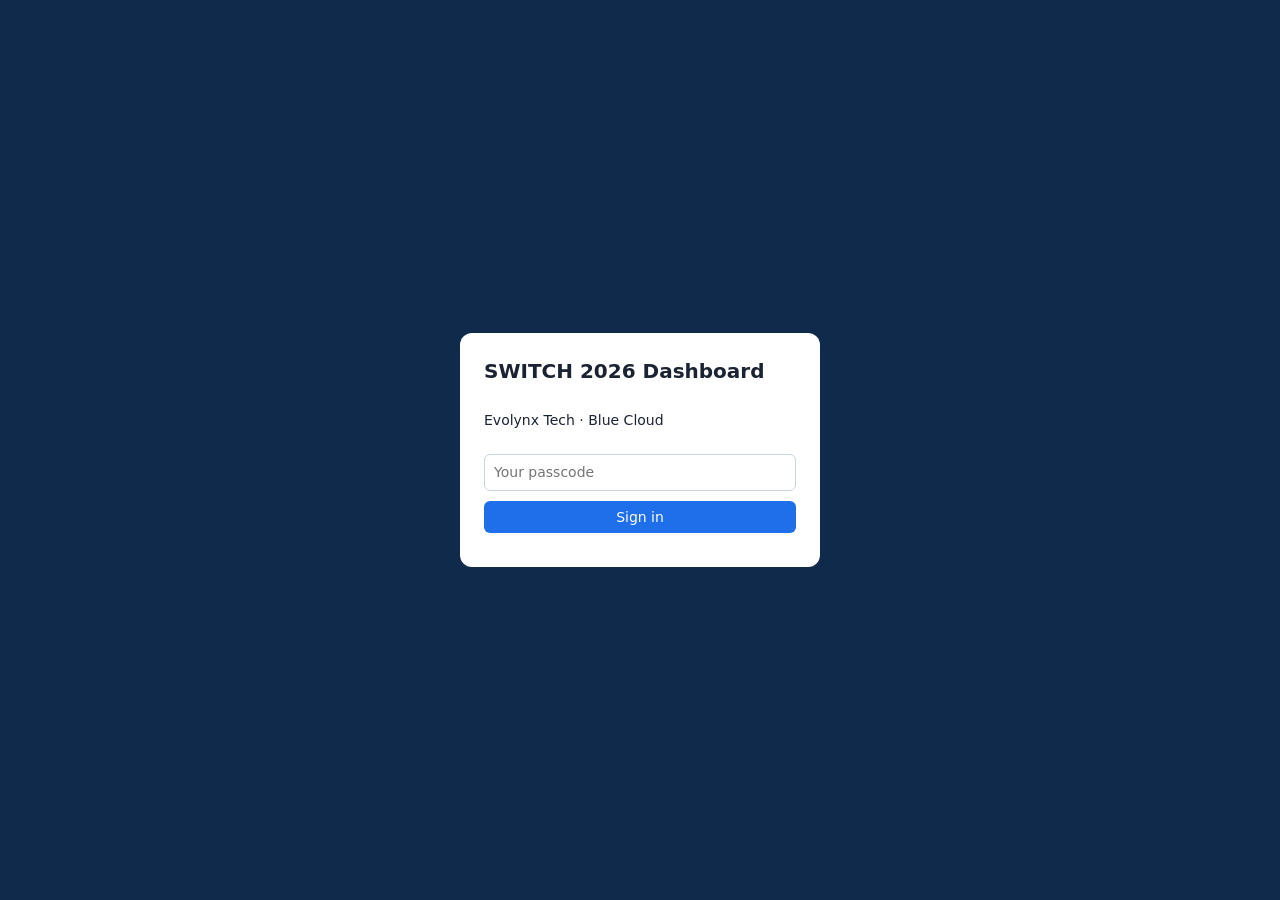
==== switch-dashboard/index.html @ dde9833b "Add SWITCH 2026 dashboard (passcode-gated)" ====
<!doctype html><html lang="en"><head><meta charset="utf-8"><meta name="viewport" content="width=device-width,initial-scale=1">
<title>SWITCH 2026 · Evolynx Dashboard</title><meta name="robots" content="noindex">
<link rel="stylesheet" href="style.css"></head><body>
<div id="login" class="login"><div class="box"><h1>SWITCH 2026 Dashboard</h1><p>Evolynx Tech · Blue Cloud</p>
<input id="pc" type="password" placeholder="Your passcode" autocomplete="current-password"><button id="go">Sign in</button><div id="lerr" class="err"></div></div></div>
<div id="app" hidden>
<header><b>SWITCH 2026</b><nav id="tabs"><button data-t="connections" class="on">Connections</button><button data-t="competitors">Competitors</button><button data-t="upload">Upload</button><button data-t="chat">Assistant</button><button data-t="team" id="teamTab" hidden>Team</button></nav><span id="who"></span><button id="out" class="ghost">Sign out</button></header>
<section id="tiles" class="tiles"></section>
<main id="view"></main></div>
<button id="fab" class="fab" hidden title="Chat with assistant">💬</button>
<dialog id="dlg"><form method="dialog" id="dform"></form></dialog>
<script src="app.js"></script></body></html>
---- switch-dashboard/style.css ----
*{box-sizing:border-box}body{margin:0;font:14px/1.45 system-ui,-apple-system,Segoe UI,Roboto,sans-serif;background:#f4f6fa;color:#1b2333}
header{display:flex;flex-wrap:wrap;gap:8px;align-items:center;padding:10px 14px;background:#0f2a4a;color:#fff;position:sticky;top:0;z-index:5}
nav{display:flex;gap:4px;flex-wrap:wrap;flex:1}nav button{background:transparent;color:#cfe0ff;border:0;padding:6px 10px;border-radius:6px;cursor:pointer}nav button.on{background:#1f4f86;color:#fff}
#who{font-size:12px;opacity:.85}button{font:inherit;cursor:pointer;border:0;border-radius:6px;padding:6px 12px;background:#1f6feb;color:#fff}button.ghost{background:transparent;border:1px solid #9bb;color:inherit}button.danger{background:#d23}
.tiles{display:grid;grid-template-columns:repeat(auto-fit,minmax(150px,1fr));gap:10px;padding:12px 14px}.tile{background:#fff;border-radius:10px;padding:10px 12px;box-shadow:0 1px 3px #0001}.tile b{font-size:22px;display:block}.tile small{color:#667}
main{padding:0 14px 80px}.bar{display:flex;flex-wrap:wrap;gap:8px;margin:6px 0 10px}input,select,textarea{font:inherit;padding:7px 9px;border:1px solid #ccd3df;border-radius:6px;background:#fff;width:100%}.bar input,.bar select{width:auto;flex:1;min-width:140px}
.tw{overflow:auto;background:#fff;border-radius:10px;box-shadow:0 1px 3px #0001}table{border-collapse:collapse;width:100%;min-width:900px}th,td{padding:7px 9px;border-bottom:1px solid #eef;text-align:left;vertical-align:top;white-space:pre-wrap}th{background:#f0f3f9;cursor:pointer;position:sticky;top:0;font-size:12px}td{max-width:320px}tr:hover td{background:#f7faff}
.pill{display:inline-block;padding:1px 8px;border-radius:10px;font-size:12px;background:#e7ecf5}.High{background:#fde2e2}.Medium{background:#fff1cc}.Low{background:#e3f4e6}
.cards{display:grid;grid-template-columns:repeat(auto-fill,minmax(280px,1fr));gap:10px}.card{background:#fff;border-radius:10px;padding:12px;box-shadow:0 1px 3px #0001;cursor:pointer}.card h3{margin:0 0 4px;font-size:15px}.card p{margin:4px 0;white-space:pre-wrap;color:#445}
dialog{border:0;border-radius:12px;padding:0;width:min(720px,96vw);max-height:92vh}dialog form{padding:16px;display:grid;gap:8px}dialog label{font-size:12px;color:#556}.row{display:flex;gap:8px;justify-content:flex-end;flex-wrap:wrap}
.login{display:grid;place-items:center;min-height:100vh;background:#0f2a4a}.login .box{background:#fff;padding:24px;border-radius:12px;width:min(360px,92vw);display:grid;gap:10px}.login h1{margin:0;font-size:20px}.err{color:#c22;font-size:13px}
.fab{position:fixed;right:18px;bottom:18px;width:54px;height:54px;border-radius:50%;font-size:24px;box-shadow:0 3px 10px #0003}
.chat{display:grid;grid-template-columns:220px 1fr;gap:10px;min-height:60vh}.threads{background:#fff;border-radius:10px;padding:8px;overflow:auto}.threads div{padding:6px;border-radius:6px;cursor:pointer}.threads div.on{background:#e6efff}
.msgs{background:#fff;border-radius:10px;padding:10px;display:flex;flex-direction:column;gap:8px;max-height:60vh;overflow:auto}.m{max-width:80%;padding:8px 10px;border-radius:10px;white-space:pre-wrap}.m.user{align-self:flex-end;background:#dbe9ff}.m.assistant{align-self:flex-start;background:#f0f2f5}.m small{display:block;color:#667;font-size:11px}
.compose{display:grid;gap:6px;margin-top:8px}.muted{color:#778;font-size:12px}a{color:#1f6feb}
@media(max-width:700px){.chat{grid-template-columns:1fr}table{min-width:700px}}
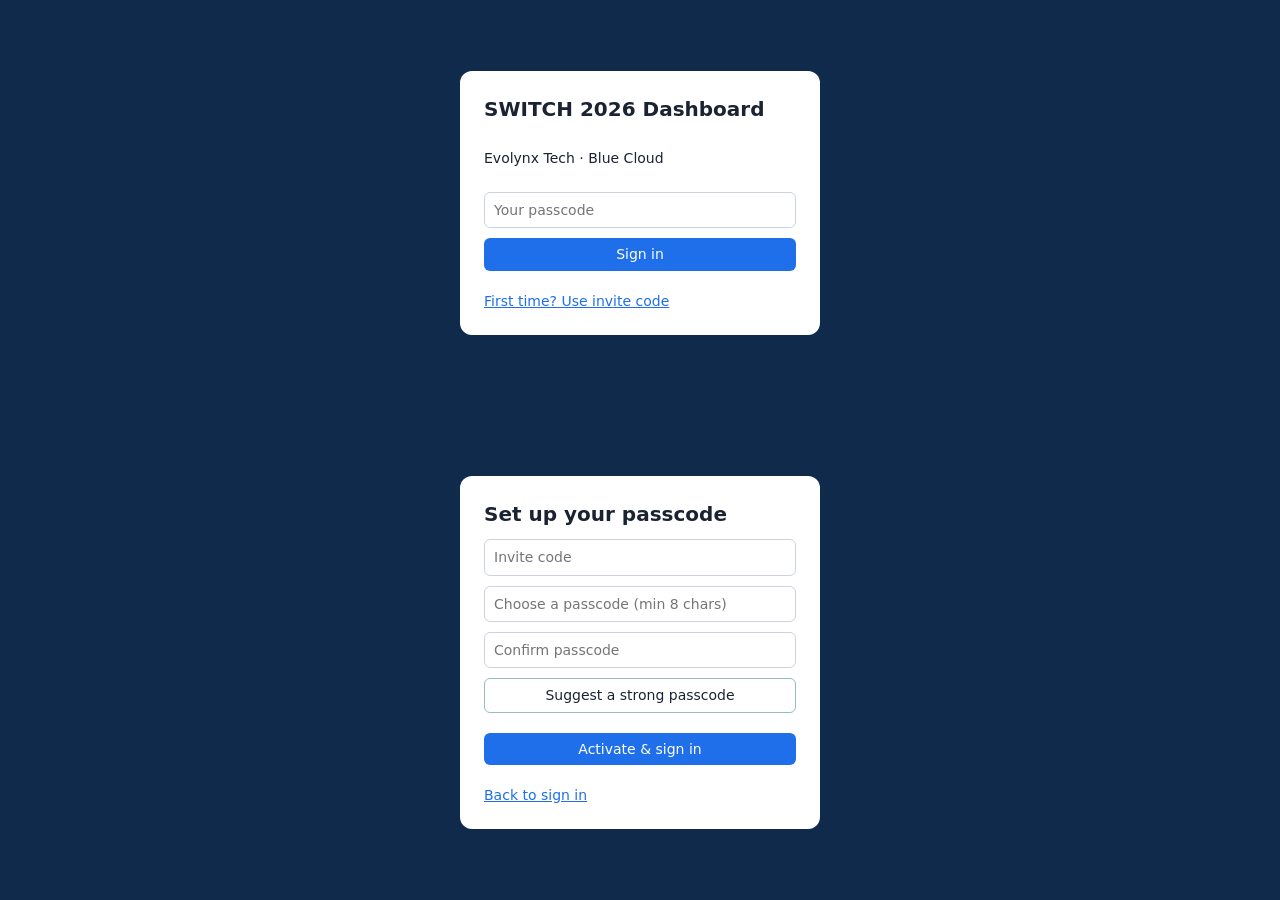
==== commit 150be56f: "Dashboard: invite codes, self passcode change" ====
--- a/switch-dashboard/index.html
+++ b/switch-dashboard/index.html
@@ -2,9 +2,10 @@
 <title>SWITCH 2026 · Evolynx Dashboard</title><meta name="robots" content="noindex">
 <link rel="stylesheet" href="style.css"></head><body>
 <div id="login" class="login"><div class="box"><h1>SWITCH 2026 Dashboard</h1><p>Evolynx Tech · Blue Cloud</p>
-<input id="pc" type="password" placeholder="Your passcode" autocomplete="current-password"><button id="go">Sign in</button><div id="lerr" class="err"></div></div></div>
+<input id="pc" type="password" placeholder="Your passcode" autocomplete="current-password"><button id="go">Sign in</button><div id="lerr" class="err"></div><a href="#" id="inv">First time? Use invite code</a></div>
+<div class="box" id="invbox" hidden><h1>Set up your passcode</h1><input id="ic" placeholder="Invite code" autocomplete="off"><input id="np" type="password" placeholder="Choose a passcode (min 8 chars)" autocomplete="new-password"><input id="np2" type="password" placeholder="Confirm passcode" autocomplete="new-password"><button type="button" class="ghost" id="sug">Suggest a strong passcode</button><span id="sugv" class="muted"></span><button id="act">Activate &amp; sign in</button><div id="ierr" class="err"></div><a href="#" id="back">Back to sign in</a></div></div>
 <div id="app" hidden>
-<header><b>SWITCH 2026</b><nav id="tabs"><button data-t="connections" class="on">Connections</button><button data-t="competitors">Competitors</button><button data-t="upload">Upload</button><button data-t="chat">Assistant</button><button data-t="team" id="teamTab" hidden>Team</button></nav><span id="who"></span><button id="out" class="ghost">Sign out</button></header>
+<header><b>SWITCH 2026</b><nav id="tabs"><button data-t="connections" class="on">Connections</button><button data-t="competitors">Competitors</button><button data-t="upload">Upload</button><button data-t="chat">Assistant</button><button data-t="team" id="teamTab" hidden>Team</button></nav><span id="who"></span><button id="chg" class="ghost">Change my passcode</button><button id="out" class="ghost">Sign out</button></header>
 <section id="tiles" class="tiles"></section>
 <main id="view"></main></div>
 <button id="fab" class="fab" hidden title="Chat with assistant">💬</button>
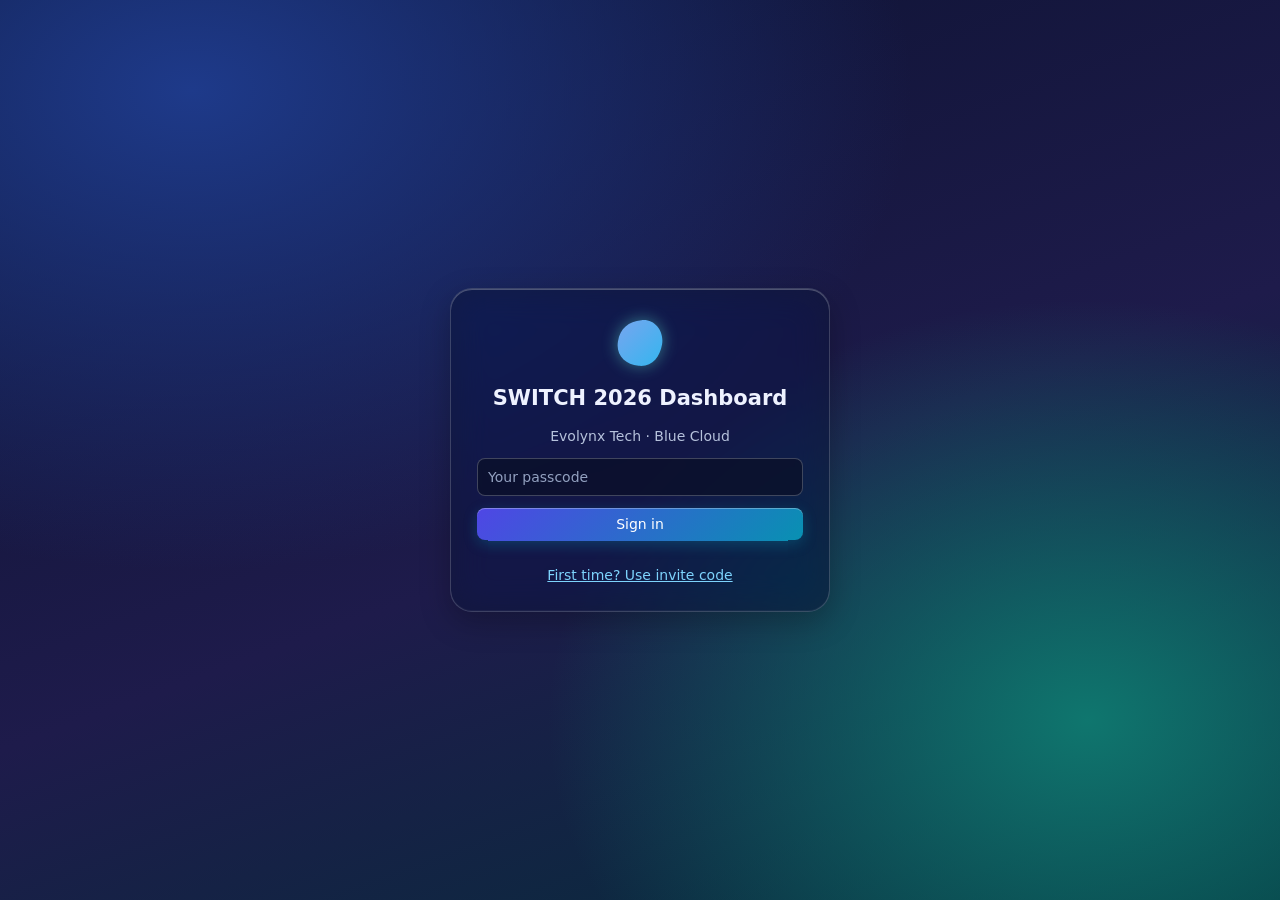
==== commit e765ac4b: "switch-dashboard: shader-gradient background, liquid-glass UI, thinking orb in chat, liquid logo; fi" ====
--- a/switch-dashboard/index.html
+++ b/switch-dashboard/index.html
@@ -1,13 +1,14 @@
 <!doctype html><html lang="en"><head><meta charset="utf-8"><meta name="viewport" content="width=device-width,initial-scale=1">
 <title>SWITCH 2026 · Evolynx Dashboard</title><meta name="robots" content="noindex">
 <link rel="stylesheet" href="style.css"></head><body>
-<div id="login" class="login"><div class="box"><h1>SWITCH 2026 Dashboard</h1><p>Evolynx Tech · Blue Cloud</p>
+<canvas id="bg" aria-hidden="true"></canvas>
+<div id="login" class="login"><div class="box glass"><svg class="logo" viewBox="0 0 100 100" aria-hidden="true"><defs><linearGradient id="lg" x1="0" y1="0" x2="1" y2="1"><stop offset="0" stop-color="#5eead4"><animate attributeName="stop-color" values="#5eead4;#818cf8;#38bdf8;#5eead4" dur="8s" repeatCount="indefinite"/></stop><stop offset="1" stop-color="#6366f1"><animate attributeName="stop-color" values="#6366f1;#22d3ee;#a78bfa;#6366f1" dur="8s" repeatCount="indefinite"/></stop></linearGradient></defs><path fill="url(#lg)" d="M50 8C72 8 92 26 92 50S74 92 50 92 8 74 8 50 28 8 50 8Z"><animate class="morph" attributeName="d" dur="9s" repeatCount="indefinite" values="M50 8C72 8 92 26 92 50S74 92 50 92 8 74 8 50 28 8 50 8Z;M54 10C80 6 94 32 88 54S70 94 46 90 6 70 12 46 30 14 54 10Z;M46 6C70 12 96 30 90 52S76 88 52 94 4 76 10 50 24 2 46 6Z;M50 8C72 8 92 26 92 50S74 92 50 92 8 74 8 50 28 8 50 8Z"/></path></svg><h1>SWITCH 2026 Dashboard</h1><p>Evolynx Tech · Blue Cloud</p>
 <input id="pc" type="password" placeholder="Your passcode" autocomplete="current-password"><button id="go">Sign in</button><div id="lerr" class="err"></div><a href="#" id="inv">First time? Use invite code</a></div>
-<div class="box" id="invbox" hidden><h1>Set up your passcode</h1><input id="ic" placeholder="Invite code" autocomplete="off"><input id="np" type="password" placeholder="Choose a passcode (min 8 chars)" autocomplete="new-password"><input id="np2" type="password" placeholder="Confirm passcode" autocomplete="new-password"><button type="button" class="ghost" id="sug">Suggest a strong passcode</button><span id="sugv" class="muted"></span><button id="act">Activate &amp; sign in</button><div id="ierr" class="err"></div><a href="#" id="back">Back to sign in</a></div></div>
+<div class="box glass" id="invbox" hidden><svg class="logo" viewBox="0 0 100 100" aria-hidden="true"><defs><linearGradient id="lg2" x1="0" y1="0" x2="1" y2="1"><stop offset="0" stop-color="#5eead4"><animate attributeName="stop-color" values="#5eead4;#818cf8;#38bdf8;#5eead4" dur="8s" repeatCount="indefinite"/></stop><stop offset="1" stop-color="#6366f1"><animate attributeName="stop-color" values="#6366f1;#22d3ee;#a78bfa;#6366f1" dur="8s" repeatCount="indefinite"/></stop></linearGradient></defs><path fill="url(#lg2)" d="M50 8C72 8 92 26 92 50S74 92 50 92 8 74 8 50 28 8 50 8Z"><animate class="morph" attributeName="d" dur="9s" repeatCount="indefinite" values="M50 8C72 8 92 26 92 50S74 92 50 92 8 74 8 50 28 8 50 8Z;M54 10C80 6 94 32 88 54S70 94 46 90 6 70 12 46 30 14 54 10Z;M46 6C70 12 96 30 90 52S76 88 52 94 4 76 10 50 24 2 46 6Z;M50 8C72 8 92 26 92 50S74 92 50 92 8 74 8 50 28 8 50 8Z"/></path></svg><h1>Set up your passcode</h1><input id="ic" placeholder="Invite code" autocomplete="off"><input id="np" type="password" placeholder="Choose a passcode (min 8 chars)" autocomplete="new-password"><input id="np2" type="password" placeholder="Confirm passcode" autocomplete="new-password"><button type="button" class="ghost" id="sug">Suggest a strong passcode</button><span id="sugv" class="muted"></span><button id="act">Activate &amp; sign in</button><div id="ierr" class="err"></div><a href="#" id="back">Back to sign in</a></div></div>
 <div id="app" hidden>
-<header><b>SWITCH 2026</b><nav id="tabs"><button data-t="connections" class="on">Connections</button><button data-t="competitors">Competitors</button><button data-t="upload">Upload</button><button data-t="chat">Assistant</button><button data-t="team" id="teamTab" hidden>Team</button></nav><span id="who"></span><button id="chg" class="ghost">Change my passcode</button><button id="out" class="ghost">Sign out</button></header>
+<header class="glass"><svg class="logo" viewBox="0 0 100 100" aria-hidden="true"><defs><linearGradient id="lg3" x1="0" y1="0" x2="1" y2="1"><stop offset="0" stop-color="#5eead4"><animate attributeName="stop-color" values="#5eead4;#818cf8;#38bdf8;#5eead4" dur="8s" repeatCount="indefinite"/></stop><stop offset="1" stop-color="#6366f1"><animate attributeName="stop-color" values="#6366f1;#22d3ee;#a78bfa;#6366f1" dur="8s" repeatCount="indefinite"/></stop></linearGradient></defs><path fill="url(#lg3)" d="M50 8C72 8 92 26 92 50S74 92 50 92 8 74 8 50 28 8 50 8Z"><animate class="morph" attributeName="d" dur="9s" repeatCount="indefinite" values="M50 8C72 8 92 26 92 50S74 92 50 92 8 74 8 50 28 8 50 8Z;M54 10C80 6 94 32 88 54S70 94 46 90 6 70 12 46 30 14 54 10Z;M46 6C70 12 96 30 90 52S76 88 52 94 4 76 10 50 24 2 46 6Z;M50 8C72 8 92 26 92 50S74 92 50 92 8 74 8 50 28 8 50 8Z"/></path></svg><b>SWITCH 2026</b><nav id="tabs"><button data-t="connections" class="on">Connections</button><button data-t="competitors">Competitors</button><button data-t="upload">Upload</button><button data-t="chat">Assistant</button><button data-t="team" id="teamTab" hidden>Team</button></nav><span id="who"></span><button id="chg" class="ghost">Change my passcode</button><button id="out" class="ghost">Sign out</button></header>
 <section id="tiles" class="tiles"></section>
 <main id="view"></main></div>
 <button id="fab" class="fab" hidden title="Chat with assistant">💬</button>
 <dialog id="dlg"><form method="dialog" id="dform"></form></dialog>
-<script src="app.js"></script></body></html>
+<script src="app.js"></script><script src="fx.js"></script></body></html>
--- a/switch-dashboard/style.css
+++ b/switch-dashboard/style.css
@@ -1,16 +1,60 @@
-*{box-sizing:border-box}body{margin:0;font:14px/1.45 system-ui,-apple-system,Segoe UI,Roboto,sans-serif;background:#f4f6fa;color:#1b2333}
-header{display:flex;flex-wrap:wrap;gap:8px;align-items:center;padding:10px 14px;background:#0f2a4a;color:#fff;position:sticky;top:0;z-index:5}
-nav{display:flex;gap:4px;flex-wrap:wrap;flex:1}nav button{background:transparent;color:#cfe0ff;border:0;padding:6px 10px;border-radius:6px;cursor:pointer}nav button.on{background:#1f4f86;color:#fff}
-#who{font-size:12px;opacity:.85}button{font:inherit;cursor:pointer;border:0;border-radius:6px;padding:6px 12px;background:#1f6feb;color:#fff}button.ghost{background:transparent;border:1px solid #9bb;color:inherit}button.danger{background:#d23}
-.tiles{display:grid;grid-template-columns:repeat(auto-fit,minmax(150px,1fr));gap:10px;padding:12px 14px}.tile{background:#fff;border-radius:10px;padding:10px 12px;box-shadow:0 1px 3px #0001}.tile b{font-size:22px;display:block}.tile small{color:#667}
-main{padding:0 14px 80px}.bar{display:flex;flex-wrap:wrap;gap:8px;margin:6px 0 10px}input,select,textarea{font:inherit;padding:7px 9px;border:1px solid #ccd3df;border-radius:6px;background:#fff;width:100%}.bar input,.bar select{width:auto;flex:1;min-width:140px}
-.tw{overflow:auto;background:#fff;border-radius:10px;box-shadow:0 1px 3px #0001}table{border-collapse:collapse;width:100%;min-width:900px}th,td{padding:7px 9px;border-bottom:1px solid #eef;text-align:left;vertical-align:top;white-space:pre-wrap}th{background:#f0f3f9;cursor:pointer;position:sticky;top:0;font-size:12px}td{max-width:320px}tr:hover td{background:#f7faff}
-.pill{display:inline-block;padding:1px 8px;border-radius:10px;font-size:12px;background:#e7ecf5}.High{background:#fde2e2}.Medium{background:#fff1cc}.Low{background:#e3f4e6}
-.cards{display:grid;grid-template-columns:repeat(auto-fill,minmax(280px,1fr));gap:10px}.card{background:#fff;border-radius:10px;padding:12px;box-shadow:0 1px 3px #0001;cursor:pointer}.card h3{margin:0 0 4px;font-size:15px}.card p{margin:4px 0;white-space:pre-wrap;color:#445}
-dialog{border:0;border-radius:12px;padding:0;width:min(720px,96vw);max-height:92vh}dialog form{padding:16px;display:grid;gap:8px}dialog label{font-size:12px;color:#556}.row{display:flex;gap:8px;justify-content:flex-end;flex-wrap:wrap}
-.login{display:grid;place-items:center;min-height:100vh;background:#0f2a4a}.login .box{background:#fff;padding:24px;border-radius:12px;width:min(360px,92vw);display:grid;gap:10px}.login h1{margin:0;font-size:20px}.err{color:#c22;font-size:13px}
-.fab{position:fixed;right:18px;bottom:18px;width:54px;height:54px;border-radius:50%;font-size:24px;box-shadow:0 3px 10px #0003}
-.chat{display:grid;grid-template-columns:220px 1fr;gap:10px;min-height:60vh}.threads{background:#fff;border-radius:10px;padding:8px;overflow:auto}.threads div{padding:6px;border-radius:6px;cursor:pointer}.threads div.on{background:#e6efff}
-.msgs{background:#fff;border-radius:10px;padding:10px;display:flex;flex-direction:column;gap:8px;max-height:60vh;overflow:auto}.m{max-width:80%;padding:8px 10px;border-radius:10px;white-space:pre-wrap}.m.user{align-self:flex-end;background:#dbe9ff}.m.assistant{align-self:flex-start;background:#f0f2f5}.m small{display:block;color:#667;font-size:11px}
-.compose{display:grid;gap:6px;margin-top:8px}.muted{color:#778;font-size:12px}a{color:#1f6feb}
-@media(max-width:700px){.chat{grid-template-columns:1fr}table{min-width:700px}}
+*{box-sizing:border-box}
+[hidden]{display:none!important}
+:root{--glass:rgba(255,255,255,.10);--glass-strong:rgba(14,22,48,.78);--line:rgba(255,255,255,.18);--txt:#eef2ff;--mut:#b6c2dc;--acc:#5eead4;--acc2:#818cf8;--mx:50%;--my:0%}
+html{background:#0b1230}
+body{margin:0;font:14px/1.45 system-ui,-apple-system,Segoe UI,Roboto,sans-serif;color:var(--txt);background:radial-gradient(1200px 800px at 15% 10%,#1e3a8a 0,transparent 60%),radial-gradient(900px 700px at 85% 80%,#0f766e 0,transparent 60%),linear-gradient(160deg,#0b1230,#1e1b4b 55%,#042f3a);background-attachment:fixed;min-height:100vh}
+#bg{position:fixed;inset:0;width:100vw;height:100vh;z-index:-1;display:block;pointer-events:none}
+/* liquid glass */
+.glass,.tile,.tw,.card,.threads,.msgs,header,.login .box{position:relative;background:var(--glass);-webkit-backdrop-filter:blur(18px) saturate(160%);backdrop-filter:blur(18px) saturate(160%);border:1px solid var(--line);box-shadow:inset 0 1px 0 rgba(255,255,255,.25),inset 0 -1px 0 rgba(255,255,255,.04),0 10px 30px rgba(0,0,0,.25)}
+.tile::after,.card::after,.login .box::after,header::after{content:"";position:absolute;inset:0;border-radius:inherit;pointer-events:none;background:radial-gradient(220px circle at var(--mx) var(--my),rgba(255,255,255,.14),transparent 60%);opacity:0;transition:opacity .3s}
+.tile:hover::after,.card:hover::after,.login .box:hover::after,header:hover::after{opacity:1}
+@supports not ((backdrop-filter:blur(1px)) or (-webkit-backdrop-filter:blur(1px))){.glass,.tile,.tw,.card,.threads,.msgs,dialog,header,.login .box{background:rgba(20,30,64,.92)}}
+header{display:flex;flex-wrap:wrap;gap:8px;align-items:center;padding:10px 14px;color:#fff;position:sticky;top:0;z-index:5;background:rgba(12,20,48,.55);border-width:0 0 1px;transform-origin:top;animation:fold .7s cubic-bezier(.2,.8,.2,1) both}
+@keyframes fold{from{transform:perspective(900px) rotateX(-14deg);opacity:0}to{transform:none;opacity:1}}
+.logo{width:28px;height:28px;flex:none;filter:drop-shadow(0 0 8px rgba(94,234,212,.45))}.login .logo{width:56px;height:56px;justify-self:center}
+nav{display:flex;gap:4px;flex-wrap:wrap;flex:1}nav button{background:transparent;color:#cfe0ff;border:1px solid transparent;padding:6px 12px;border-radius:999px;cursor:pointer;transition:background .2s}
+nav button:hover{background:rgba(255,255,255,.08)}nav button.on{background:rgba(255,255,255,.16);border-color:rgba(255,255,255,.28);color:#fff;box-shadow:inset 0 1px 0 rgba(255,255,255,.3)}
+#who{font-size:12px;color:var(--mut)}
+button{font:inherit;cursor:pointer;border:0;border-radius:8px;padding:6px 12px;background:linear-gradient(135deg,#4f46e5,#0891b2);color:#fff;box-shadow:inset 0 1px 0 rgba(255,255,255,.3),0 4px 14px rgba(8,145,178,.3);transition:transform .15s,filter .15s}
+button:hover{filter:brightness(1.1)}button:active{transform:translateY(1px)}button:disabled{opacity:.6}
+button.ghost{background:rgba(255,255,255,.06);border:1px solid rgba(255,255,255,.28);color:inherit;box-shadow:none}button.danger{background:linear-gradient(135deg,#dc2626,#be123c)}
+:focus-visible{outline:2px solid var(--acc);outline-offset:2px}
+.tiles{display:grid;grid-template-columns:repeat(auto-fit,minmax(150px,1fr));gap:12px;padding:14px}
+.tile{border-radius:16px;padding:12px 14px;overflow:hidden}.tile b{font-size:24px;display:block;background:linear-gradient(90deg,#fff,#a5f3fc);-webkit-background-clip:text;background-clip:text;color:transparent}.tile small{color:var(--mut)}
+main{padding:0 14px 90px}.bar{display:flex;flex-wrap:wrap;gap:8px;margin:6px 0 10px}
+input,select,textarea{font:inherit;padding:8px 10px;border:1px solid rgba(255,255,255,.22);border-radius:8px;background:rgba(10,16,40,.72);color:var(--txt);width:100%}
+input::placeholder,textarea::placeholder{color:#93a1c0}select option{background:#141c3c;color:#eef2ff}input[type=file]{padding:6px}
+.bar input,.bar select{width:auto;flex:1;min-width:140px}
+.tw{overflow:auto;border-radius:16px;background:var(--glass-strong)}
+table{border-collapse:collapse;width:100%;min-width:900px}th,td{padding:8px 10px;border-bottom:1px solid rgba(255,255,255,.08);text-align:left;vertical-align:top;white-space:pre-wrap}
+th{background:rgba(20,30,66,.96);color:#dbe4ff;cursor:pointer;position:sticky;top:0;font-size:12px;letter-spacing:.02em}td{max-width:320px;color:#e6ebfa}tr:hover td{background:rgba(255,255,255,.05)}
+.pill{display:inline-block;padding:1px 9px;border-radius:999px;font-size:12px;background:rgba(255,255,255,.14);color:#eef2ff;border:1px solid rgba(255,255,255,.18)}
+.High{background:rgba(248,113,113,.28);color:#ffe4e4}.Medium{background:rgba(251,191,36,.25);color:#fff3cc}.Low{background:rgba(52,211,153,.25);color:#dcfce7}
+.cards{display:grid;grid-template-columns:repeat(auto-fill,minmax(280px,1fr));gap:12px}
+.card{border-radius:16px;padding:14px;cursor:pointer;overflow:hidden;transition:transform .2s}.card:hover{transform:translateY(-2px)}.card h3{margin:0 0 4px;font-size:15px}.card p{margin:4px 0;white-space:pre-wrap;color:#d4dcf0}
+h3{color:#fff}
+dialog{-webkit-backdrop-filter:blur(18px) saturate(160%);backdrop-filter:blur(18px) saturate(160%);border:1px solid var(--line);box-shadow:inset 0 1px 0 rgba(255,255,255,.25),0 20px 60px rgba(0,0,0,.4);border-radius:18px;padding:0;width:min(720px,96vw);max-height:92vh;color:var(--txt);background:rgba(16,24,54,.86)}
+dialog[open]{animation:pop .35s cubic-bezier(.2,.8,.2,1)}@keyframes pop{from{transform:perspective(900px) rotateX(8deg) scale(.97);opacity:0}to{transform:none;opacity:1}}
+dialog::backdrop{background:rgba(5,8,25,.55);-webkit-backdrop-filter:blur(4px);backdrop-filter:blur(4px)}
+dialog form{padding:18px;display:grid;gap:8px}dialog label{font-size:12px;color:var(--mut)}.row{display:flex;gap:8px;justify-content:flex-end;flex-wrap:wrap}
+.login{display:grid;place-items:center;min-height:100vh;padding:16px}
+.login .box{padding:26px;border-radius:22px;width:min(380px,92vw);display:grid;gap:12px;background:rgba(14,22,52,.6);animation:fold .8s cubic-bezier(.2,.8,.2,1) both}
+.login h1{margin:0;font-size:21px;text-align:center}.login p{margin:0;text-align:center;color:var(--mut)}.login a{text-align:center}
+.err{color:#fca5a5;font-size:13px}
+.fab{position:fixed;right:18px;bottom:18px;width:56px;height:56px;border-radius:50%;font-size:24px;padding:0;background:radial-gradient(circle at 30% 30%,#a5f3fc,#6366f1 55%,#312e81);box-shadow:0 0 24px rgba(99,102,241,.6),inset 0 2px 6px rgba(255,255,255,.5)}
+.chat{display:grid;grid-template-columns:220px 1fr;gap:12px;min-height:60vh}
+.threads{border-radius:16px;padding:8px;overflow:auto;background:var(--glass-strong)}.threads div{padding:7px;border-radius:10px;cursor:pointer}.threads div:hover{background:rgba(255,255,255,.06)}.threads div.on{background:rgba(129,140,248,.25)}
+.msgs{border-radius:16px;padding:12px;display:flex;flex-direction:column;gap:8px;max-height:60vh;overflow:auto;background:var(--glass-strong)}
+.m{max-width:80%;padding:9px 12px;border-radius:14px;white-space:pre-wrap;border:1px solid rgba(255,255,255,.12)}
+.m.user{align-self:flex-end;background:linear-gradient(135deg,rgba(79,70,229,.55),rgba(8,145,178,.45))}.m.assistant{align-self:flex-start;background:rgba(255,255,255,.09)}
+.m small{display:flex;align-items:center;gap:6px;color:#c3cde6;font-size:11px}
+/* thinking orb */
+.orb{--s:34px;width:var(--s);height:var(--s);border-radius:50%;flex:none;display:inline-block;position:relative;overflow:hidden;background:radial-gradient(circle at 32% 28%,rgba(255,255,255,.9),transparent 30%),conic-gradient(from 0deg,#22d3ee,#818cf8,#c084fc,#5eead4,#22d3ee);box-shadow:0 0 18px rgba(129,140,248,.7),inset 0 0 8px rgba(255,255,255,.4);animation:orbspin 4s linear infinite,orbpulse 1.6s ease-in-out infinite}
+.orb::after{content:"";position:absolute;inset:-30%;background:conic-gradient(from 90deg,transparent,rgba(255,255,255,.45),transparent 40%);filter:blur(4px);animation:orbspin 2.2s linear infinite reverse;mix-blend-mode:overlay}
+.orb.sm{--s:16px;animation:orbspin 8s linear infinite;box-shadow:0 0 8px rgba(129,140,248,.6)}
+@keyframes orbspin{to{transform:rotate(360deg)}}
+@keyframes orbpulse{0%,100%{box-shadow:0 0 12px rgba(129,140,248,.5);scale:1}50%{box-shadow:0 0 26px rgba(94,234,212,.9);scale:1.08}}
+.thinking{display:flex;align-items:center;gap:10px;margin-top:8px}.thinking small{display:block}
+.compose{display:grid;gap:6px;margin-top:8px}.muted{color:var(--mut);font-size:12px}a{color:#7dd3fc}
+@media(max-width:700px){.chat{grid-template-columns:1fr}table{min-width:700px}.glass,.tile,.tw,.card,.threads,.msgs,dialog,header,.login .box{-webkit-backdrop-filter:blur(10px) saturate(140%);backdrop-filter:blur(10px) saturate(140%)}}
+@media(prefers-reduced-motion:reduce){*,*::before,*::after{animation:none!important;transition:none!important}}
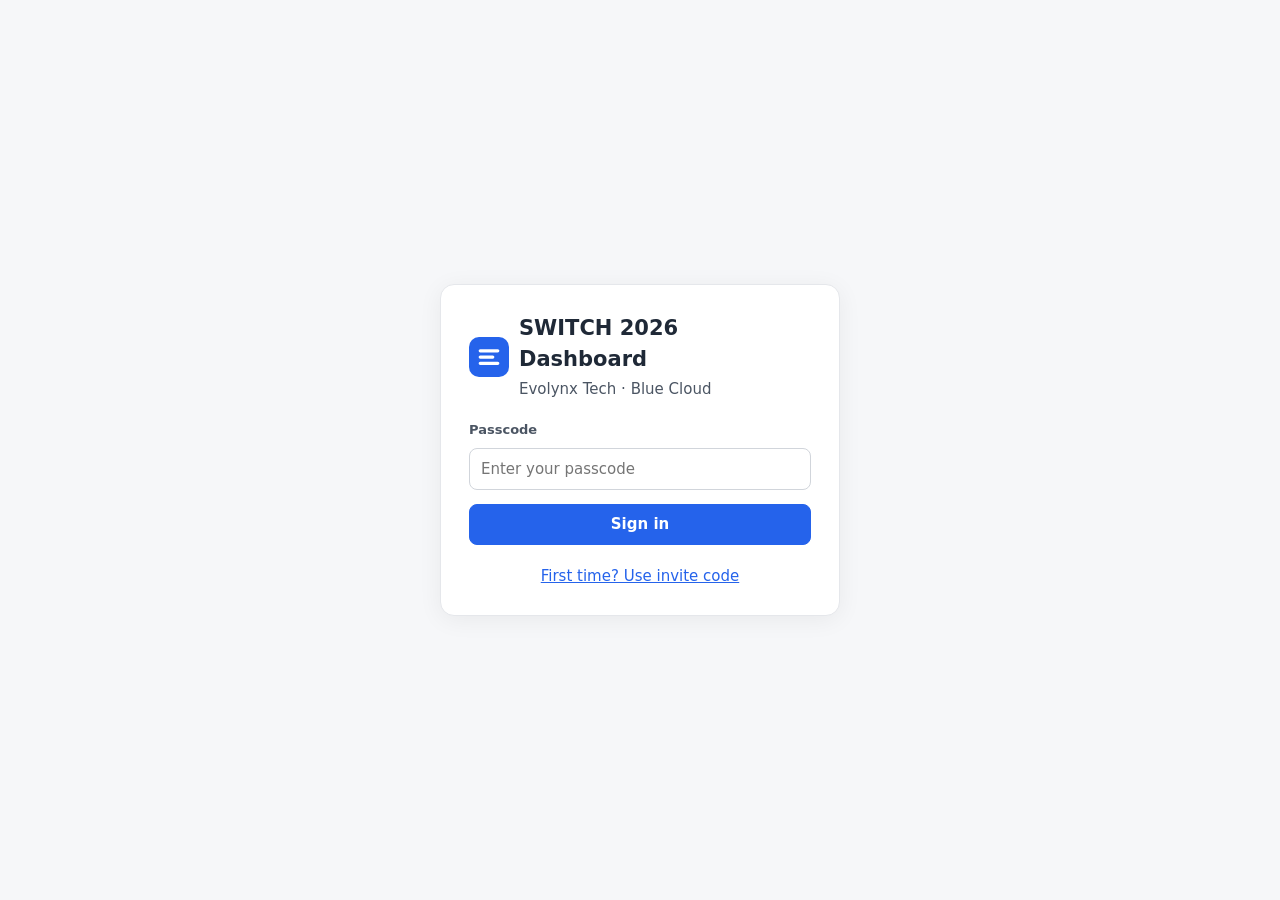
==== commit 23251f33: "switch-dashboard: practical light theme redesign (top bar + tabs, stat row, hero table with sticky h" ====
--- a/switch-dashboard/index.html
+++ b/switch-dashboard/index.html
@@ -1,14 +1,15 @@
 <!doctype html><html lang="en"><head><meta charset="utf-8"><meta name="viewport" content="width=device-width,initial-scale=1">
-<title>SWITCH 2026 · Evolynx Dashboard</title><meta name="robots" content="noindex">
+<title>SWITCH 2026 · Evolynx Dashboard</title><meta name="robots" content="noindex"><meta name="color-scheme" content="light dark">
 <link rel="stylesheet" href="style.css"></head><body>
-<canvas id="bg" aria-hidden="true"></canvas>
-<div id="login" class="login"><div class="box glass"><svg class="logo" viewBox="0 0 100 100" aria-hidden="true"><defs><linearGradient id="lg" x1="0" y1="0" x2="1" y2="1"><stop offset="0" stop-color="#5eead4"><animate attributeName="stop-color" values="#5eead4;#818cf8;#38bdf8;#5eead4" dur="8s" repeatCount="indefinite"/></stop><stop offset="1" stop-color="#6366f1"><animate attributeName="stop-color" values="#6366f1;#22d3ee;#a78bfa;#6366f1" dur="8s" repeatCount="indefinite"/></stop></linearGradient></defs><path fill="url(#lg)" d="M50 8C72 8 92 26 92 50S74 92 50 92 8 74 8 50 28 8 50 8Z"><animate class="morph" attributeName="d" dur="9s" repeatCount="indefinite" values="M50 8C72 8 92 26 92 50S74 92 50 92 8 74 8 50 28 8 50 8Z;M54 10C80 6 94 32 88 54S70 94 46 90 6 70 12 46 30 14 54 10Z;M46 6C70 12 96 30 90 52S76 88 52 94 4 76 10 50 24 2 46 6Z;M50 8C72 8 92 26 92 50S74 92 50 92 8 74 8 50 28 8 50 8Z"/></path></svg><h1>SWITCH 2026 Dashboard</h1><p>Evolynx Tech · Blue Cloud</p>
-<input id="pc" type="password" placeholder="Your passcode" autocomplete="current-password"><button id="go">Sign in</button><div id="lerr" class="err"></div><a href="#" id="inv">First time? Use invite code</a></div>
-<div class="box glass" id="invbox" hidden><svg class="logo" viewBox="0 0 100 100" aria-hidden="true"><defs><linearGradient id="lg2" x1="0" y1="0" x2="1" y2="1"><stop offset="0" stop-color="#5eead4"><animate attributeName="stop-color" values="#5eead4;#818cf8;#38bdf8;#5eead4" dur="8s" repeatCount="indefinite"/></stop><stop offset="1" stop-color="#6366f1"><animate attributeName="stop-color" values="#6366f1;#22d3ee;#a78bfa;#6366f1" dur="8s" repeatCount="indefinite"/></stop></linearGradient></defs><path fill="url(#lg2)" d="M50 8C72 8 92 26 92 50S74 92 50 92 8 74 8 50 28 8 50 8Z"><animate class="morph" attributeName="d" dur="9s" repeatCount="indefinite" values="M50 8C72 8 92 26 92 50S74 92 50 92 8 74 8 50 28 8 50 8Z;M54 10C80 6 94 32 88 54S70 94 46 90 6 70 12 46 30 14 54 10Z;M46 6C70 12 96 30 90 52S76 88 52 94 4 76 10 50 24 2 46 6Z;M50 8C72 8 92 26 92 50S74 92 50 92 8 74 8 50 28 8 50 8Z"/></path></svg><h1>Set up your passcode</h1><input id="ic" placeholder="Invite code" autocomplete="off"><input id="np" type="password" placeholder="Choose a passcode (min 8 chars)" autocomplete="new-password"><input id="np2" type="password" placeholder="Confirm passcode" autocomplete="new-password"><button type="button" class="ghost" id="sug">Suggest a strong passcode</button><span id="sugv" class="muted"></span><button id="act">Activate &amp; sign in</button><div id="ierr" class="err"></div><a href="#" id="back">Back to sign in</a></div></div>
+<div id="login" class="login"><div class="box"><div class="brand"><svg class="logo" viewBox="0 0 32 32" aria-hidden="true"><rect width="32" height="32" rx="8" fill="#2563eb"/><path d="M9 11h14M9 16h10M9 21h14" stroke="#fff" stroke-width="2.6" stroke-linecap="round"/></svg><div><h1>SWITCH 2026 Dashboard</h1><p>Evolynx Tech · Blue Cloud</p></div></div>
+<label for="pc">Passcode</label><input id="pc" type="password" placeholder="Enter your passcode" autocomplete="current-password"><button id="go">Sign in</button><div id="lerr" class="err" role="alert"></div><a href="#" id="inv">First time? Use invite code</a></div>
+<div class="box" id="invbox" hidden><h1>Set up your passcode</h1><label for="ic">Invite code</label><input id="ic" placeholder="From your admin" autocomplete="off"><label for="np">New passcode</label><input id="np" type="password" placeholder="At least 8 characters" autocomplete="new-password"><label for="np2">Confirm passcode</label><input id="np2" type="password" placeholder="Type it again" autocomplete="new-password"><button type="button" class="ghost" id="sug">Suggest a strong passcode</button><span id="sugv" class="muted"></span><button id="act">Activate &amp; sign in</button><div id="ierr" class="err" role="alert"></div><a href="#" id="back">Back to sign in</a></div></div>
 <div id="app" hidden>
-<header class="glass"><svg class="logo" viewBox="0 0 100 100" aria-hidden="true"><defs><linearGradient id="lg3" x1="0" y1="0" x2="1" y2="1"><stop offset="0" stop-color="#5eead4"><animate attributeName="stop-color" values="#5eead4;#818cf8;#38bdf8;#5eead4" dur="8s" repeatCount="indefinite"/></stop><stop offset="1" stop-color="#6366f1"><animate attributeName="stop-color" values="#6366f1;#22d3ee;#a78bfa;#6366f1" dur="8s" repeatCount="indefinite"/></stop></linearGradient></defs><path fill="url(#lg3)" d="M50 8C72 8 92 26 92 50S74 92 50 92 8 74 8 50 28 8 50 8Z"><animate class="morph" attributeName="d" dur="9s" repeatCount="indefinite" values="M50 8C72 8 92 26 92 50S74 92 50 92 8 74 8 50 28 8 50 8Z;M54 10C80 6 94 32 88 54S70 94 46 90 6 70 12 46 30 14 54 10Z;M46 6C70 12 96 30 90 52S76 88 52 94 4 76 10 50 24 2 46 6Z;M50 8C72 8 92 26 92 50S74 92 50 92 8 74 8 50 28 8 50 8Z"/></path></svg><b>SWITCH 2026</b><nav id="tabs"><button data-t="connections" class="on">Connections</button><button data-t="competitors">Competitors</button><button data-t="upload">Upload</button><button data-t="chat">Assistant</button><button data-t="team" id="teamTab" hidden>Team</button></nav><span id="who"></span><button id="chg" class="ghost">Change my passcode</button><button id="out" class="ghost">Sign out</button></header>
+<header class="top"><div class="brand"><svg class="logo" viewBox="0 0 32 32" aria-hidden="true"><rect width="32" height="32" rx="8" fill="#2563eb"/><path d="M9 11h14M9 16h10M9 21h14" stroke="#fff" stroke-width="2.6" stroke-linecap="round"/></svg><b>SWITCH 2026</b></div><span class="sp"></span><span id="who"></span><button id="chg" class="ghost">Change passcode</button><button id="out" class="ghost">Sign out</button></header>
+<nav id="tabs" class="tabs"><button data-t="connections" class="on">Connections</button><button data-t="competitors">Competitors</button><button data-t="upload">Upload</button><button data-t="chat">Assistant</button><button data-t="team" id="teamTab" hidden>Team</button></nav>
 <section id="tiles" class="tiles"></section>
 <main id="view"></main></div>
-<button id="fab" class="fab" hidden title="Chat with assistant">💬</button>
-<dialog id="dlg"><form method="dialog" id="dform"></form></dialog>
-<script src="app.js"></script><script src="fx.js"></script></body></html>
+<aside id="dock" class="dock" hidden aria-label="Assistant chat"><div class="dockh"><span class="orb sm" aria-hidden="true"></span><b>Assistant</b><span class="sp"></span><button id="dockx" class="ghost x" aria-label="Close chat">✕</button></div><div id="dockbody"></div></aside>
+<button id="fab" class="fab" hidden title="Chat with assistant">💬 Assistant</button>
+<dialog id="dlg" class="drawer"><form method="dialog" id="dform"></form></dialog>
+<script src="app.js"></script></body></html>
--- a/switch-dashboard/style.css
+++ b/switch-dashboard/style.css
@@ -1,60 +1,94 @@
-*{box-sizing:border-box}
-[hidden]{display:none!important}
-:root{--glass:rgba(255,255,255,.10);--glass-strong:rgba(14,22,48,.78);--line:rgba(255,255,255,.18);--txt:#eef2ff;--mut:#b6c2dc;--acc:#5eead4;--acc2:#818cf8;--mx:50%;--my:0%}
-html{background:#0b1230}
-body{margin:0;font:14px/1.45 system-ui,-apple-system,Segoe UI,Roboto,sans-serif;color:var(--txt);background:radial-gradient(1200px 800px at 15% 10%,#1e3a8a 0,transparent 60%),radial-gradient(900px 700px at 85% 80%,#0f766e 0,transparent 60%),linear-gradient(160deg,#0b1230,#1e1b4b 55%,#042f3a);background-attachment:fixed;min-height:100vh}
-#bg{position:fixed;inset:0;width:100vw;height:100vh;z-index:-1;display:block;pointer-events:none}
-/* liquid glass */
-.glass,.tile,.tw,.card,.threads,.msgs,header,.login .box{position:relative;background:var(--glass);-webkit-backdrop-filter:blur(18px) saturate(160%);backdrop-filter:blur(18px) saturate(160%);border:1px solid var(--line);box-shadow:inset 0 1px 0 rgba(255,255,255,.25),inset 0 -1px 0 rgba(255,255,255,.04),0 10px 30px rgba(0,0,0,.25)}
-.tile::after,.card::after,.login .box::after,header::after{content:"";position:absolute;inset:0;border-radius:inherit;pointer-events:none;background:radial-gradient(220px circle at var(--mx) var(--my),rgba(255,255,255,.14),transparent 60%);opacity:0;transition:opacity .3s}
-.tile:hover::after,.card:hover::after,.login .box:hover::after,header:hover::after{opacity:1}
-@supports not ((backdrop-filter:blur(1px)) or (-webkit-backdrop-filter:blur(1px))){.glass,.tile,.tw,.card,.threads,.msgs,dialog,header,.login .box{background:rgba(20,30,64,.92)}}
-header{display:flex;flex-wrap:wrap;gap:8px;align-items:center;padding:10px 14px;color:#fff;position:sticky;top:0;z-index:5;background:rgba(12,20,48,.55);border-width:0 0 1px;transform-origin:top;animation:fold .7s cubic-bezier(.2,.8,.2,1) both}
-@keyframes fold{from{transform:perspective(900px) rotateX(-14deg);opacity:0}to{transform:none;opacity:1}}
-.logo{width:28px;height:28px;flex:none;filter:drop-shadow(0 0 8px rgba(94,234,212,.45))}.login .logo{width:56px;height:56px;justify-self:center}
-nav{display:flex;gap:4px;flex-wrap:wrap;flex:1}nav button{background:transparent;color:#cfe0ff;border:1px solid transparent;padding:6px 12px;border-radius:999px;cursor:pointer;transition:background .2s}
-nav button:hover{background:rgba(255,255,255,.08)}nav button.on{background:rgba(255,255,255,.16);border-color:rgba(255,255,255,.28);color:#fff;box-shadow:inset 0 1px 0 rgba(255,255,255,.3)}
-#who{font-size:12px;color:var(--mut)}
-button{font:inherit;cursor:pointer;border:0;border-radius:8px;padding:6px 12px;background:linear-gradient(135deg,#4f46e5,#0891b2);color:#fff;box-shadow:inset 0 1px 0 rgba(255,255,255,.3),0 4px 14px rgba(8,145,178,.3);transition:transform .15s,filter .15s}
-button:hover{filter:brightness(1.1)}button:active{transform:translateY(1px)}button:disabled{opacity:.6}
-button.ghost{background:rgba(255,255,255,.06);border:1px solid rgba(255,255,255,.28);color:inherit;box-shadow:none}button.danger{background:linear-gradient(135deg,#dc2626,#be123c)}
-:focus-visible{outline:2px solid var(--acc);outline-offset:2px}
-.tiles{display:grid;grid-template-columns:repeat(auto-fit,minmax(150px,1fr));gap:12px;padding:14px}
-.tile{border-radius:16px;padding:12px 14px;overflow:hidden}.tile b{font-size:24px;display:block;background:linear-gradient(90deg,#fff,#a5f3fc);-webkit-background-clip:text;background-clip:text;color:transparent}.tile small{color:var(--mut)}
-main{padding:0 14px 90px}.bar{display:flex;flex-wrap:wrap;gap:8px;margin:6px 0 10px}
-input,select,textarea{font:inherit;padding:8px 10px;border:1px solid rgba(255,255,255,.22);border-radius:8px;background:rgba(10,16,40,.72);color:var(--txt);width:100%}
-input::placeholder,textarea::placeholder{color:#93a1c0}select option{background:#141c3c;color:#eef2ff}input[type=file]{padding:6px}
-.bar input,.bar select{width:auto;flex:1;min-width:140px}
-.tw{overflow:auto;border-radius:16px;background:var(--glass-strong)}
-table{border-collapse:collapse;width:100%;min-width:900px}th,td{padding:8px 10px;border-bottom:1px solid rgba(255,255,255,.08);text-align:left;vertical-align:top;white-space:pre-wrap}
-th{background:rgba(20,30,66,.96);color:#dbe4ff;cursor:pointer;position:sticky;top:0;font-size:12px;letter-spacing:.02em}td{max-width:320px;color:#e6ebfa}tr:hover td{background:rgba(255,255,255,.05)}
-.pill{display:inline-block;padding:1px 9px;border-radius:999px;font-size:12px;background:rgba(255,255,255,.14);color:#eef2ff;border:1px solid rgba(255,255,255,.18)}
-.High{background:rgba(248,113,113,.28);color:#ffe4e4}.Medium{background:rgba(251,191,36,.25);color:#fff3cc}.Low{background:rgba(52,211,153,.25);color:#dcfce7}
-.cards{display:grid;grid-template-columns:repeat(auto-fill,minmax(280px,1fr));gap:12px}
-.card{border-radius:16px;padding:14px;cursor:pointer;overflow:hidden;transition:transform .2s}.card:hover{transform:translateY(-2px)}.card h3{margin:0 0 4px;font-size:15px}.card p{margin:4px 0;white-space:pre-wrap;color:#d4dcf0}
-h3{color:#fff}
-dialog{-webkit-backdrop-filter:blur(18px) saturate(160%);backdrop-filter:blur(18px) saturate(160%);border:1px solid var(--line);box-shadow:inset 0 1px 0 rgba(255,255,255,.25),0 20px 60px rgba(0,0,0,.4);border-radius:18px;padding:0;width:min(720px,96vw);max-height:92vh;color:var(--txt);background:rgba(16,24,54,.86)}
-dialog[open]{animation:pop .35s cubic-bezier(.2,.8,.2,1)}@keyframes pop{from{transform:perspective(900px) rotateX(8deg) scale(.97);opacity:0}to{transform:none;opacity:1}}
-dialog::backdrop{background:rgba(5,8,25,.55);-webkit-backdrop-filter:blur(4px);backdrop-filter:blur(4px)}
-dialog form{padding:18px;display:grid;gap:8px}dialog label{font-size:12px;color:var(--mut)}.row{display:flex;gap:8px;justify-content:flex-end;flex-wrap:wrap}
+*{box-sizing:border-box}[hidden]{display:none!important}
+:root{--bg:#f6f7f9;--sf:#fff;--sf2:#f9fafb;--tx:#1f2937;--mu:#4b5563;--bd:#d1d5db;--bd2:#e5e7eb;--ac:#2563eb;--ach:#1d4ed8;--acs:#eff6ff;--red:#b91c1c;--redb:#fee2e2;--amb:#92400e;--ambb:#fef3c7;--grn:#166534;--grnb:#dcfce7;--gry:#374151;--gryb:#f3f4f6;--sh:0 1px 2px rgba(0,0,0,.05)}
+@media(prefers-color-scheme:dark){:root{--bg:#111827;--sf:#1f2937;--sf2:#18212f;--tx:#f3f4f6;--mu:#c2c8d2;--bd:#4b5563;--bd2:#374151;--ac:#3b82f6;--ach:#60a5fa;--acs:#1e3a5f;--red:#fecaca;--redb:#7f1d1d;--amb:#fde68a;--ambb:#78350f;--grn:#bbf7d0;--grnb:#14532d;--gry:#e5e7eb;--gryb:#374151}}
+body{margin:0;font:15px/1.5 system-ui,-apple-system,"Segoe UI",Roboto,sans-serif;background:var(--bg);color:var(--tx)}
+h1{font-size:21px;margin:0}h2{font-size:18px;margin:0}h3{font-size:16px;margin:0 0 4px}h4{font-size:14px;margin:0 0 6px}
+a{color:var(--ac)}:focus-visible{outline:3px solid #93c5fd;outline-offset:2px}
+.sp{flex:1}.muted{color:var(--mu);font-size:13px}.vh{position:absolute!important;width:1px;height:1px;overflow:hidden;clip:rect(0 0 0 0)}
+button,.btn{font:inherit;font-weight:600;cursor:pointer;border:1px solid var(--ac);border-radius:8px;padding:8px 14px;min-height:40px;background:var(--ac);color:#fff;display:inline-flex;align-items:center;justify-content:center;gap:6px}
+button:hover{background:var(--ach)}button:disabled{opacity:.6}
+button.ghost,.btn.ghost{background:var(--sf);color:var(--tx);border-color:var(--bd)}button.ghost:hover,.btn.ghost:hover{background:var(--gryb)}
+button.danger{background:var(--sf);color:#dc2626;border-color:#dc2626}button.danger:hover{background:var(--redb)}
+input,select,textarea{font:inherit;padding:9px 11px;border:1px solid var(--bd);border-radius:8px;background:var(--sf);color:var(--tx);width:100%;min-height:42px}
+input:focus,select:focus,textarea:focus{border-color:var(--ac);outline:2px solid #bfdbfe}
+label{font-size:13px;font-weight:600;color:var(--mu)}
+.brand{display:flex;align-items:center;gap:10px}.logo{width:30px;height:30px;flex:none}
+/* login */
 .login{display:grid;place-items:center;min-height:100vh;padding:16px}
-.login .box{padding:26px;border-radius:22px;width:min(380px,92vw);display:grid;gap:12px;background:rgba(14,22,52,.6);animation:fold .8s cubic-bezier(.2,.8,.2,1) both}
-.login h1{margin:0;font-size:21px;text-align:center}.login p{margin:0;text-align:center;color:var(--mut)}.login a{text-align:center}
-.err{color:#fca5a5;font-size:13px}
-.fab{position:fixed;right:18px;bottom:18px;width:56px;height:56px;border-radius:50%;font-size:24px;padding:0;background:radial-gradient(circle at 30% 30%,#a5f3fc,#6366f1 55%,#312e81);box-shadow:0 0 24px rgba(99,102,241,.6),inset 0 2px 6px rgba(255,255,255,.5)}
-.chat{display:grid;grid-template-columns:220px 1fr;gap:12px;min-height:60vh}
-.threads{border-radius:16px;padding:8px;overflow:auto;background:var(--glass-strong)}.threads div{padding:7px;border-radius:10px;cursor:pointer}.threads div:hover{background:rgba(255,255,255,.06)}.threads div.on{background:rgba(129,140,248,.25)}
-.msgs{border-radius:16px;padding:12px;display:flex;flex-direction:column;gap:8px;max-height:60vh;overflow:auto;background:var(--glass-strong)}
-.m{max-width:80%;padding:9px 12px;border-radius:14px;white-space:pre-wrap;border:1px solid rgba(255,255,255,.12)}
-.m.user{align-self:flex-end;background:linear-gradient(135deg,rgba(79,70,229,.55),rgba(8,145,178,.45))}.m.assistant{align-self:flex-start;background:rgba(255,255,255,.09)}
-.m small{display:flex;align-items:center;gap:6px;color:#c3cde6;font-size:11px}
-/* thinking orb */
-.orb{--s:34px;width:var(--s);height:var(--s);border-radius:50%;flex:none;display:inline-block;position:relative;overflow:hidden;background:radial-gradient(circle at 32% 28%,rgba(255,255,255,.9),transparent 30%),conic-gradient(from 0deg,#22d3ee,#818cf8,#c084fc,#5eead4,#22d3ee);box-shadow:0 0 18px rgba(129,140,248,.7),inset 0 0 8px rgba(255,255,255,.4);animation:orbspin 4s linear infinite,orbpulse 1.6s ease-in-out infinite}
-.orb::after{content:"";position:absolute;inset:-30%;background:conic-gradient(from 90deg,transparent,rgba(255,255,255,.45),transparent 40%);filter:blur(4px);animation:orbspin 2.2s linear infinite reverse;mix-blend-mode:overlay}
-.orb.sm{--s:16px;animation:orbspin 8s linear infinite;box-shadow:0 0 8px rgba(129,140,248,.6)}
-@keyframes orbspin{to{transform:rotate(360deg)}}
-@keyframes orbpulse{0%,100%{box-shadow:0 0 12px rgba(129,140,248,.5);scale:1}50%{box-shadow:0 0 26px rgba(94,234,212,.9);scale:1.08}}
-.thinking{display:flex;align-items:center;gap:10px;margin-top:8px}.thinking small{display:block}
-.compose{display:grid;gap:6px;margin-top:8px}.muted{color:var(--mut);font-size:12px}a{color:#7dd3fc}
-@media(max-width:700px){.chat{grid-template-columns:1fr}table{min-width:700px}.glass,.tile,.tw,.card,.threads,.msgs,dialog,header,.login .box{-webkit-backdrop-filter:blur(10px) saturate(140%);backdrop-filter:blur(10px) saturate(140%)}}
-@media(prefers-reduced-motion:reduce){*,*::before,*::after{animation:none!important;transition:none!important}}
+.login .box{background:var(--sf);border:1px solid var(--bd2);border-radius:14px;box-shadow:0 4px 24px rgba(0,0,0,.06);padding:28px;width:min(400px,100%);display:grid;gap:8px}
+.login .brand{margin-bottom:12px}.login .logo{width:40px;height:40px}.login p{margin:2px 0 0;color:var(--mu)}.login button{margin-top:6px}.login a{justify-self:center;margin-top:4px}
+.err{color:var(--red);font-size:14px}
+/* top bar + tabs */
+.top{display:flex;align-items:center;gap:10px;padding:10px 20px;background:var(--sf);border-bottom:1px solid var(--bd2);position:sticky;top:0;z-index:6}
+.top b{font-size:18px}#who{color:var(--mu);font-size:14px}
+.tabs{display:flex;gap:4px;padding:0 20px;background:var(--sf);border-bottom:1px solid var(--bd2);overflow-x:auto}
+.tabs button{background:none;border:0;border-bottom:3px solid transparent;border-radius:0;color:var(--mu);padding:12px 14px;min-height:46px}
+.tabs button:hover{background:none;color:var(--tx)}.tabs button.on{color:var(--ac);border-bottom-color:var(--ac)}
+/* stats */
+.tiles{display:grid;grid-template-columns:repeat(5,minmax(0,1fr));gap:12px;padding:16px 20px 4px}
+.stat{background:var(--sf);color:var(--tx);border:1px solid var(--bd2);box-shadow:var(--sh);border-radius:10px;padding:10px 14px;flex-direction:column;align-items:flex-start;gap:0;font-weight:400;text-align:left}
+.stat:hover{background:var(--sf);border-color:var(--ac)}.stat b{font-size:22px}.stat span{font-size:13px;color:var(--mu)}
+main{padding:12px 20px 96px}
+/* filter bar */
+.bar{display:flex;flex-wrap:wrap;gap:10px;align-items:flex-end;margin:4px 0 12px}
+.f{display:grid;gap:4px;min-width:160px}.f.grow{flex:1;min-width:220px}.bar>button{min-height:42px}
+/* table */
+.tw{overflow:auto;background:var(--sf);border:1px solid var(--bd2);border-radius:10px;box-shadow:var(--sh);max-height:calc(100vh - 290px)}
+table{border-collapse:separate;border-spacing:0;width:100%;min-width:1100px;font-size:14.5px}
+th,td{padding:11px 12px;border-bottom:1px solid var(--bd2);text-align:left;vertical-align:top}
+th{background:var(--sf2);color:var(--mu);font-size:13px;font-weight:700;position:sticky;top:0;z-index:2;cursor:pointer;white-space:nowrap}
+tbody tr{cursor:pointer}tbody tr:nth-child(even) td{background:var(--sf2)}tbody tr:hover td{background:var(--acs)}
+td{background:var(--sf)}th:first-child,td:first-child{position:sticky;left:0;z-index:1;font-weight:600;box-shadow:1px 0 0 var(--bd2)}th:first-child{z-index:3}
+.clip{display:-webkit-box;-webkit-line-clamp:2;-webkit-box-orient:vertical;overflow:hidden;white-space:pre-wrap;min-width:220px;max-width:340px}
+.c-contact,.c-company{min-width:150px}.c-email{word-break:break-all;min-width:180px}.c-linkedin{word-break:break-all;max-width:200px}.c-ed{font-size:13px;min-width:150px}
+.foot{margin-top:8px}
+.pill{display:inline-block;padding:2px 10px;border-radius:999px;font-size:13px;font-weight:600;white-space:nowrap}
+.pill.red{background:var(--redb);color:var(--red)}.pill.amber{background:var(--ambb);color:var(--amb)}.pill.green{background:var(--grnb);color:var(--grn)}.pill.grey{background:var(--gryb);color:var(--gry)}
+/* cards (phone + card view) */
+.cards{display:grid;grid-template-columns:repeat(auto-fill,minmax(300px,1fr));gap:12px}
+.card{background:var(--sf);color:var(--tx);border:1px solid var(--bd2);border-radius:12px;box-shadow:var(--sh);padding:14px 16px;display:block;text-align:left;font-weight:400;min-height:44px;width:100%}
+.card:hover{background:var(--sf);border-color:var(--ac)}.card .sub{margin:0 0 8px;color:var(--mu);font-size:14px}.pills{display:flex;gap:6px;flex-wrap:wrap}
+.next{margin:10px 0 0;font-size:14px}.next span{font-weight:700}
+/* drawer */
+dialog.drawer{border:0;padding:0;margin:0 0 0 auto;height:100vh;max-height:100vh;width:min(560px,100vw);background:var(--sf);color:var(--tx);box-shadow:-8px 0 30px rgba(0,0,0,.15)}
+dialog::backdrop{background:rgba(17,24,39,.4)}
+dialog form{display:flex;flex-direction:column;height:100%}
+.dh{display:flex;align-items:center;gap:10px;padding:16px 20px;border-bottom:1px solid var(--bd2)}.dh h2{flex:1}
+.db{padding:16px 20px;overflow:auto;flex:1;display:grid;gap:12px;align-content:start}.db label{display:grid;gap:4px}
+.checklist{background:var(--acs);border:1px solid #bfdbfe;border-radius:10px;padding:12px 14px}.checklist ul{margin:0;padding:0;list-style:none;display:grid;gap:6px}
+.checklist li{padding-left:26px;position:relative;color:var(--tx)}.checklist li::before{content:"";position:absolute;left:0;top:3px;width:16px;height:16px;border:2px solid var(--ac);border-radius:4px}
+.row{display:flex;gap:8px;flex-wrap:wrap}.df{padding:14px 20px;border-top:1px solid var(--bd2);background:var(--sf2)}
+button.x{min-height:40px;min-width:40px;padding:0}
+/* upload/team cards reuse */
+main>.card,main .card[style]{cursor:auto;margin-bottom:16px}main>h3{margin:16px 0 8px}
+.compose{display:grid;gap:8px;margin-top:8px}
+/* chat dock */
+.fab{position:fixed;right:20px;bottom:20px;border-radius:999px;padding:12px 18px;min-height:48px;box-shadow:0 6px 20px rgba(37,99,235,.35);z-index:7}
+.dock{position:fixed;right:20px;bottom:20px;width:440px;height:min(640px,calc(100vh - 40px));background:var(--sf);border:1px solid var(--bd);border-radius:14px;box-shadow:0 12px 40px rgba(0,0,0,.18);display:flex;flex-direction:column;z-index:8;overflow:hidden}
+.dockh{display:flex;align-items:center;gap:10px;padding:10px 14px;border-bottom:1px solid var(--bd2)}
+#dockbody{flex:1;overflow:auto;padding:10px 14px}
+.chat{display:flex;flex-direction:column;gap:8px;height:100%}
+.threads{display:flex;gap:6px;overflow-x:auto;align-items:stretch;flex:none}.threads #nt{width:auto!important;flex:none}
+#tl{display:flex;gap:6px}#tl>div{border:1px solid var(--bd2);border-radius:8px;padding:6px 10px;cursor:pointer;white-space:nowrap;font-size:13px}#tl>div.on{border-color:var(--ac);background:var(--acs)}#tl small{font-size:12px}#tl p{margin:8px 0}
+.chat>div:last-child{display:flex;flex-direction:column;flex:1;min-height:0}
+.msgs{flex:1;min-height:160px;overflow:auto;display:flex;flex-direction:column;gap:10px;padding:8px 2px}
+.m{max-width:85%;padding:10px 12px;border-radius:12px;white-space:pre-wrap;font-size:15px}
+.m.user{align-self:flex-end;background:var(--ac);color:#fff;border-bottom-right-radius:4px}.m.user a{color:#fff}.m.user small{color:#dbeafe}
+.m.assistant{align-self:flex-start;background:var(--gryb);color:var(--tx);border-bottom-left-radius:4px}
+.m small{display:flex;align-items:center;gap:6px;font-size:12px;color:var(--mu);margin-bottom:2px}
+.compose .bar{margin:0;align-items:center}.compose .bar button,.compose .bar .btn{min-height:44px}.send{margin-left:auto}
+.orb{--s:22px;width:var(--s);height:var(--s);border-radius:50%;flex:none;display:inline-block;background:radial-gradient(circle at 35% 30%,#93c5fd,var(--ac) 70%);animation:pulse 1.4s ease-in-out infinite}
+.orb.sm{--s:12px;animation:none}
+@keyframes pulse{0%,100%{transform:scale(.85);opacity:.7}50%{transform:scale(1.05);opacity:1}}
+.thinking{display:flex;align-items:center;gap:8px;margin-top:8px}.m.user .thinking small{color:#fff}
+@media(prefers-reduced-motion:reduce){.orb{animation:none}}
+@media(max-width:900px){.tiles{grid-template-columns:repeat(3,minmax(0,1fr))}}
+@media(max-width:700px){
+ .top{padding:8px 12px;flex-wrap:wrap}#who,#chg{display:none}.tabs{padding:0 8px}.tiles{grid-template-columns:repeat(2,minmax(0,1fr));padding:12px}
+ main{padding:8px 12px 96px}.f,.f.grow{flex:1 1 100%}.hide-sm{display:none}
+ button,.btn,input,select{min-height:44px}.cards{grid-template-columns:1fr}
+ .dock{inset:0;width:100%;height:100%;border-radius:0;border:0}dialog.drawer{width:100vw}}
+.c-title{min-width:190px}label input,label select,label textarea{font-weight:400;color:var(--tx)}
+#tl small,#tl br{display:none}.threads #nt,#tl>div{min-height:38px;padding:6px 12px}#tl>div{display:flex;align-items:center;gap:6px}
+@media(max-width:700px){.tiles{display:flex;overflow-x:auto;gap:8px}.stat{flex:0 0 auto;min-width:130px;padding:8px 12px}.stat b{font-size:20px}
+ .f{flex:1 1 calc(50% - 5px);min-width:0}.f.grow{flex:1 1 100%}.bar>#add{flex:1 1 100%}}
